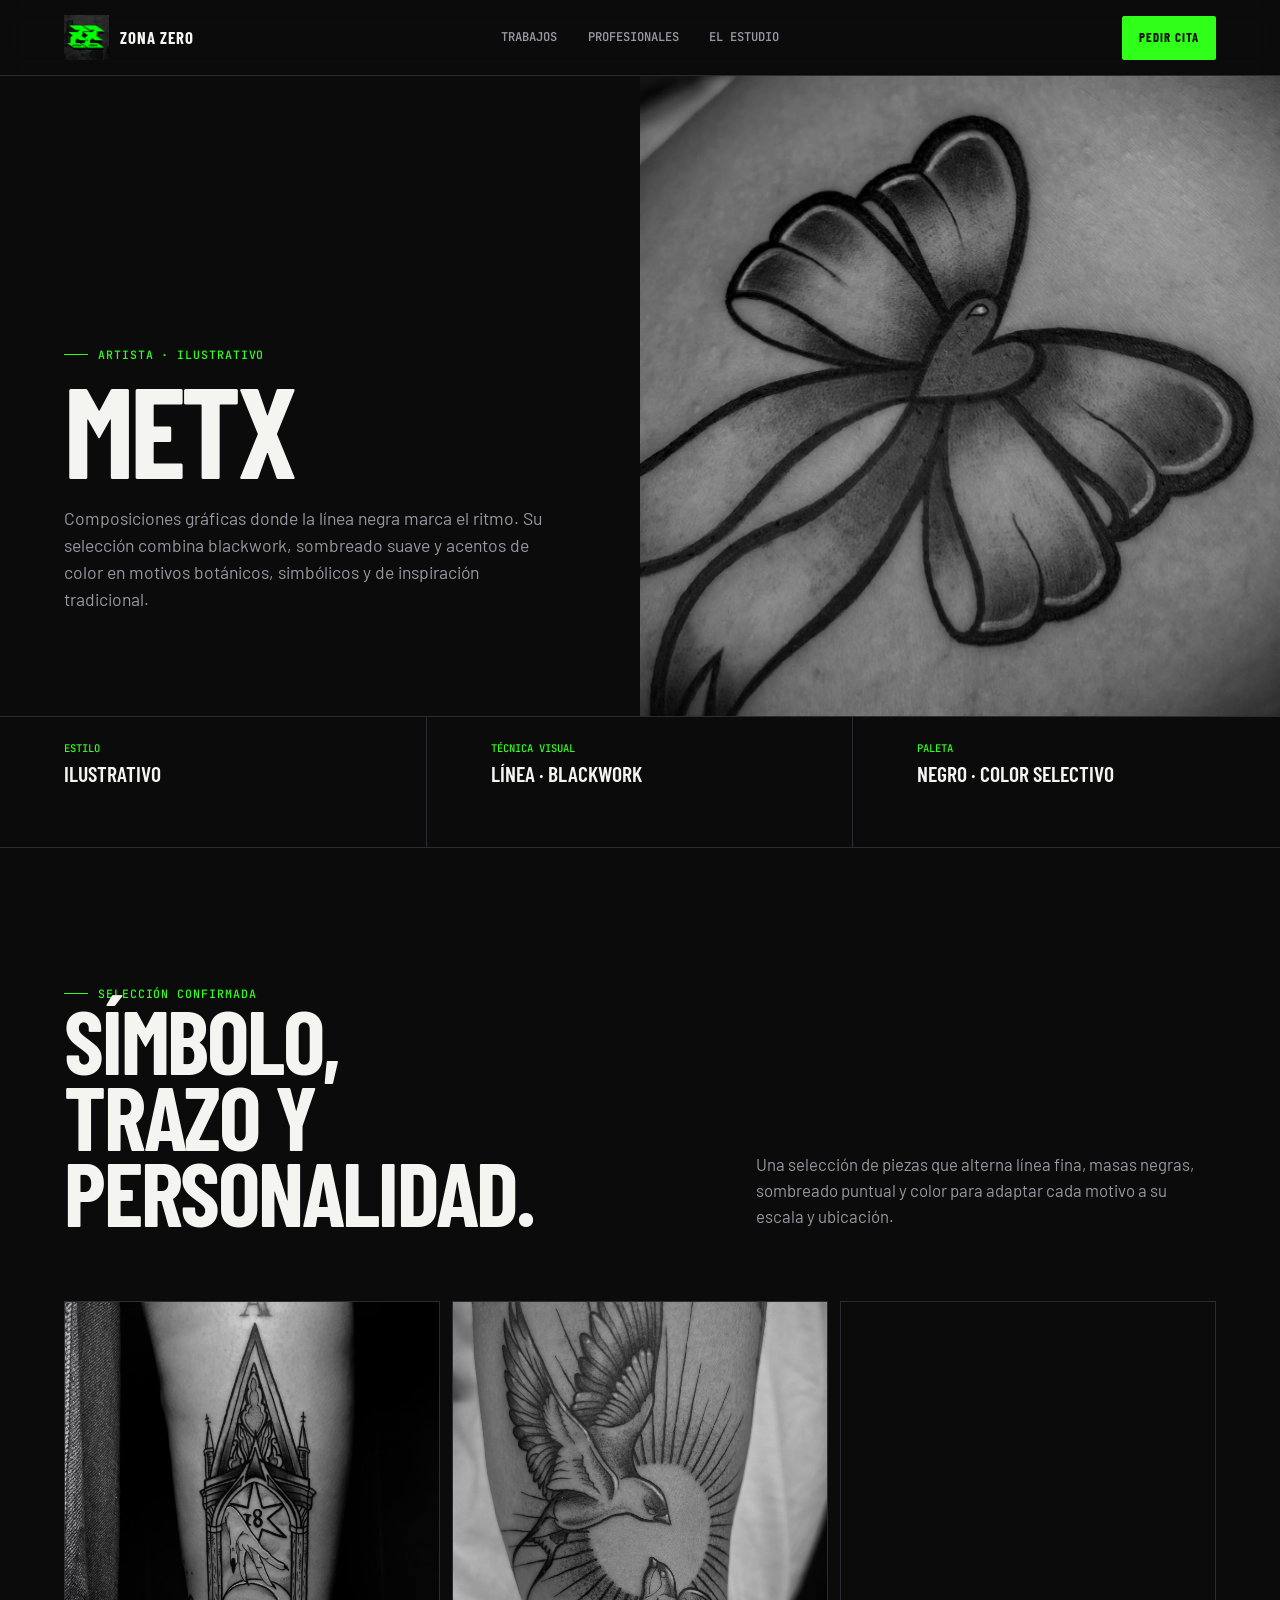
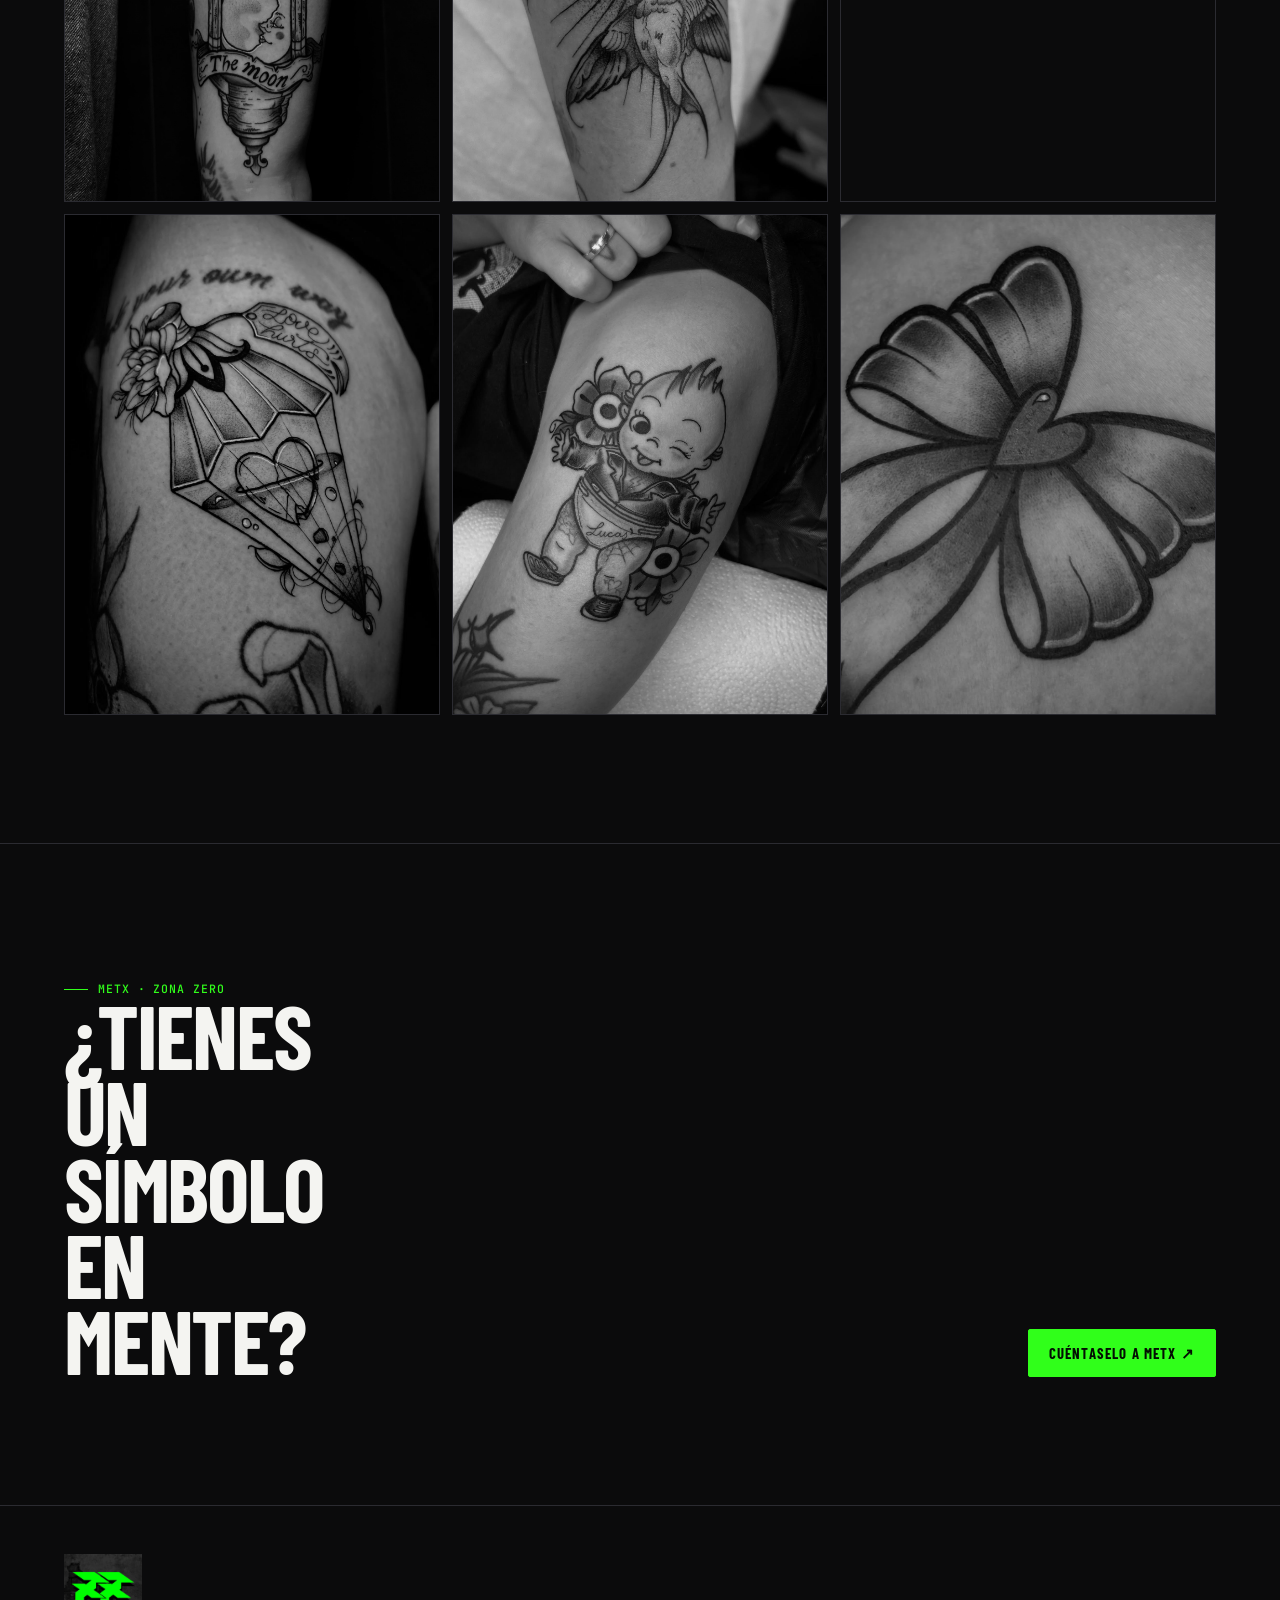
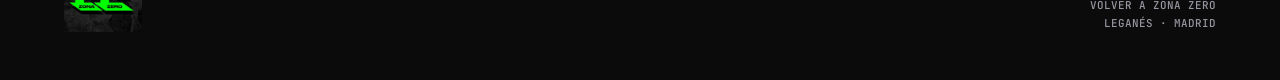
==== artista-metx.html @ a7457376 "Add Zona Zero website" ====
<!doctype html><html lang="es"><head><meta charset="utf-8"><meta name="viewport" content="width=device-width,initial-scale=1"><meta name="description" content="Metx, artista de Zona Zero: ilustración, línea negra, blackwork y color selectivo."><title>Metx — Zona Zero</title><link rel="stylesheet" href="zona-zero.css"></head><body>
<a class="skip-link" href="#contenido">Saltar al contenido</a>
<header class="site-header scrolled" data-od-id="cabecera-metx"><a class="brand" href="index.html" data-od-id="volver-inicio-metx"><img src="mtlu228h-zz_logo.jpg" alt="Zona Zero"><span class="brand-word">Zona Zero</span></a><nav class="desktop-nav" aria-label="Navegación"><a href="index.html#trabajos">Trabajos</a><a href="index.html#artistas">Profesionales</a><a href="index.html#protocolo">El estudio</a></nav><div class="header-actions"><a class="button small" href="index.html?artist=Metx#consulta" data-od-id="reservar-metx-cabecera">Pedir cita</a></div></header>
<main id="contenido">
<section class="artist-hero" data-od-id="hero-metx"><div class="artist-hero-copy"><div class="kicker">Artista · Ilustrativo</div><h1 data-od-id="titulo-metx">Metx</h1><p>Composiciones gráficas donde la línea negra marca el ritmo. Su selección combina blackwork, sombreado suave y acentos de color en motivos botánicos, simbólicos y de inspiración tradicional.</p></div><div class="artist-hero-media"><img src="mto1glu2-SaveClip.App_486958963_18509873992021141_4207262605988160805_n.jpg" width="1440" height="1440" fetchpriority="high" alt="Trabajo representativo de Metx: mariposa con líneas negras y acento rojo"></div></section>
<section class="artist-facts" data-od-id="datos-metx"><div class="artist-fact"><b>Estilo</b><span>Ilustrativo</span></div><div class="artist-fact"><b>Técnica visual</b><span>Línea · Blackwork</span></div><div class="artist-fact"><b>Paleta</b><span>Negro · Color selectivo</span></div></section>
<section class="section" data-od-id="trabajos-metx"><div class="shell"><div class="section-head"><div><div class="kicker">Selección confirmada</div><h2 data-od-id="titulo-trabajos-metx">Símbolo, trazo y personalidad.</h2></div><p class="section-intro">Una selección de piezas que alterna línea fina, masas negras, sombreado puntual y color para adaptar cada motivo a su escala y ubicación.</p></div><div class="artist-work">
<figure data-od-id="trabajo-metx-luna"><img src="mto1gl65-SaveClip.App_473707889_18495452926021141_3606689238667488404_n.jpg" width="1440" height="1800" loading="lazy" decoding="async" alt="Tatuaje ilustrativo de la carta de la Luna realizado por Metx"></figure>
<figure data-od-id="trabajo-metx-golondrinas"><img src="mto1gl75-SaveClip.App_582437860_18556206010021141_1105020117768374969_n.jpg" width="1440" height="1920" loading="lazy" decoding="async" alt="Tatuaje de dos golondrinas con línea negra realizado por Metx"></figure>
<figure data-od-id="trabajo-metx-flor"><img src="mto1gl89-SaveClip.App_743034709_18620935540021141_1085293683203218751_n.jpg" width="3072" height="4096" loading="lazy" decoding="async" alt="Tatuaje blackwork de flor y ornamentación realizado por Metx"></figure>
<figure data-od-id="trabajo-metx-corazon"><img src="mto1glpg-SaveClip.App_491449096_18515748304021141_5132975024518017276_n.jpg" width="1440" height="1800" loading="lazy" decoding="async" alt="Tatuaje ilustrativo de corazón geométrico realizado por Metx"></figure>
<figure data-od-id="trabajo-metx-personaje"><img src="mto1glqz-SaveClip.App_573364369_18554315131021141_6294255585830782481_n.jpg" width="1440" height="1920" loading="lazy" decoding="async" alt="Tatuaje de personaje con flores y color selectivo realizado por Metx"></figure>
<figure data-od-id="trabajo-metx-mariposa"><img src="mto1glu2-SaveClip.App_486958963_18509873992021141_4207262605988160805_n.jpg" width="1440" height="1440" loading="lazy" decoding="async" alt="Tatuaje de mariposa con acento rojo realizado por Metx"></figure>
</div></div></section>
<section class="section" data-od-id="cta-metx"><div class="shell artist-cta"><div><div class="kicker">Metx · Zona Zero</div><h2 data-od-id="titulo-cita-metx">¿Tienes un símbolo en mente?</h2></div><div class="artist-cta-actions"><a class="button" href="index.html?artist=Metx#consulta" data-od-id="reservar-metx">Cuéntaselo a Metx ↗</a></div></div></section>
</main><footer class="site-footer"><div class="footer-row"><img class="footer-logo" src="mtlu228h-zz_logo.jpg" alt="Zona Zero"><div class="footer-copy"><a href="index.html">Volver a Zona Zero</a><br>Leganés · Madrid</div></div></footer></body></html>
---- zona-zero.css ----
@import url('https://fonts.googleapis.com/css2?family=Barlow+Condensed:wght@500;600;700;800&family=Barlow:wght@400;500;600&family=JetBrains+Mono:wght@500&display=swap');

:root {
  --bg: oklch(14.8% 0.003 286);
  --surface: oklch(19.2% 0.008 286);
  --fg: oklch(96.5% 0.004 106);
  --muted: oklch(68% 0.014 286);
  --border: oklch(29% 0.012 286);
  --accent: oklch(88% 0.29 142);
  --danger: oklch(66% 0.22 25);
  --ink-on-accent: oklch(15% 0.035 142);
  --max: 1440px;
  --gutter: clamp(18px, 5vw, 72px);
  --display: 'Barlow Condensed', 'Arial Narrow', sans-serif;
  --body: 'Barlow', system-ui, sans-serif;
  --mono: 'JetBrains Mono', ui-monospace, monospace;
}

* { box-sizing: border-box; }
html { scroll-behavior: smooth; }
body {
  margin: 0;
  color: var(--fg);
  background: var(--bg);
  font-family: var(--body);
  line-height: 1.55;
  overflow-x: hidden;
  -webkit-font-smoothing: antialiased;
}
body.menu-open, body.overlay-open { overflow: hidden; }
img { display: block; width: 100%; }
a { color: inherit; text-decoration: none; }
button, input, select, textarea { font: inherit; }
button, a, input, select, textarea { -webkit-tap-highlight-color: transparent; }
:focus-visible { outline: 3px solid var(--accent); outline-offset: 4px; }
::selection { color: var(--ink-on-accent); background: var(--accent); }

.shell { width: min(100%, var(--max)); margin: 0 auto; padding-inline: var(--gutter); }
.skip-link { position: fixed; left: 16px; top: -60px; z-index: 200; padding: 12px 16px; background: var(--accent); color: var(--ink-on-accent); }
.skip-link:focus { top: 16px; }

.site-header {
  position: fixed; inset: 0 0 auto; z-index: 100;
  display: grid; grid-template-columns: 1fr auto 1fr; align-items: center;
  min-height: 76px; padding: max(10px, env(safe-area-inset-top)) max(var(--gutter), env(safe-area-inset-right)) 10px max(var(--gutter), env(safe-area-inset-left)); border-bottom: 1px solid transparent;
  transition: background .25s ease, border-color .25s ease;
}
.site-header.scrolled { background: color-mix(in oklch, var(--bg) 91%, transparent); border-color: var(--border); backdrop-filter: blur(12px); }
.brand { justify-self: start; display: flex; align-items: center; gap: 11px; min-height: 48px; }
.brand img { width: 45px; height: 45px; object-fit: cover; }
.brand-word { font: 700 1.05rem/1 var(--display); letter-spacing: .06em; text-transform: uppercase; }
.desktop-nav { display: flex; align-items: center; gap: clamp(18px, 2.4vw, 38px); }
.desktop-nav a { color: var(--muted); font: 600 .76rem/1 var(--mono); text-transform: uppercase; }
.desktop-nav a:hover, .desktop-nav a:focus-visible, .desktop-nav a[aria-current='location'] { color: var(--fg); }
.header-actions { justify-self: end; display: flex; align-items: center; gap: 10px; }
.menu-toggle { display: none; width: 48px; height: 48px; color: var(--fg); background: transparent; border: 1px solid var(--border); cursor: pointer; }
.menu-toggle span { display: block; width: 20px; height: 1px; margin: 5px auto; background: currentColor; transition: transform .2s ease, opacity .15s ease; }
.menu-toggle[aria-expanded='true'] span:first-child { transform: translateY(6px) rotate(45deg); }
.menu-toggle[aria-expanded='true'] span:nth-child(2) { opacity: 0; }
.menu-toggle[aria-expanded='true'] span:last-child { transform: translateY(-6px) rotate(-45deg); }
.mobile-nav { display: none; }

.button {
  min-height: 48px; display: inline-flex; align-items: center; justify-content: center; gap: 10px;
  padding: 12px 20px; border: 1px solid var(--accent); border-radius: 2px;
  background: var(--accent); color: var(--ink-on-accent); cursor: pointer;
  font: 700 .92rem/1 var(--display); letter-spacing: .08em; text-transform: uppercase;
  transition: transform .22s cubic-bezier(.16,1,.3,1), background .22s ease, color .22s ease;
}
.button:hover { transform: translateY(-2px); }
.button:active { transform: translateY(1px); }
.button.secondary { border-color: var(--border); background: transparent; color: var(--fg); }
.button.secondary:hover { border-color: var(--fg); }
.button.small { min-height: 44px; padding: 10px 16px; font-size: .8rem; }
.button[disabled] { cursor: not-allowed; opacity: .45; transform: none; }

.hero { min-height: 100svh; display: grid; align-items: end; position: relative; isolation: isolate; padding: 126px 0 54px; border-bottom: 1px solid var(--border); overflow: hidden; }
.hero-media { position: absolute; inset: 0; z-index: -2; overflow: hidden; background: #050606; }
.hero-video { width: 100%; height: 100%; object-fit: contain; object-position: 78% center; filter: contrast(1.08) brightness(.74) saturate(.88); }
.hero::after { content: ''; position: absolute; inset: 0; z-index: -1; background: linear-gradient(90deg, color-mix(in oklch, var(--bg) 88%, transparent) 3%, color-mix(in oklch, var(--bg) 72%, transparent) 43%, color-mix(in oklch, var(--bg) 18%, transparent) 72%), linear-gradient(0deg, var(--bg), transparent 45%); }
.hero-layout { display: grid; grid-template-columns: minmax(0, 1.25fr) minmax(260px, .55fr); gap: 40px; align-items: end; }
.hero-layout > *, .section-head > *, .trust-layout > *, .booking-layout > *, .voices-layout > * { min-width: 0; }
.home-page:not(.skip-home-intro) .site-header {
  animation: home-chrome-in .55s cubic-bezier(.16, 1, .3, 1) 4.5s both;
}
.home-page:not(.skip-home-intro) .hero-layout {
  animation: home-copy-in .72s cubic-bezier(.16, 1, .3, 1) 4.5s both;
}
@keyframes home-chrome-in {
  from { opacity: 0; visibility: hidden; transform: translateY(-14px); }
  to { opacity: 1; visibility: visible; transform: translateY(0); }
}
@keyframes home-copy-in {
  from { opacity: 0; visibility: hidden; clip-path: inset(0 0 100% 0); transform: translateY(20px); }
  to { opacity: 1; visibility: visible; clip-path: inset(0); transform: translateY(0); }
}
.kicker { display: inline-flex; align-items: center; gap: 10px; color: var(--accent); font: 500 .72rem/1 var(--mono); letter-spacing: .08em; text-transform: uppercase; }
.kicker::before { content: ''; width: 24px; height: 1px; background: currentColor; }
h1, h2, h3 { margin: 0; font-family: var(--display); text-transform: uppercase; text-wrap: balance; }
h1 { max-width: 8ch; margin-top: 18px; font-size: clamp(4.5rem, 12.4vw, 11.5rem); line-height: .78; letter-spacing: -.035em; }
h1 span { color: transparent; -webkit-text-stroke: 1.5px var(--fg); }
.hero-copy { max-width: 42ch; margin: 0 0 26px; color: color-mix(in oklch, var(--fg) 78%, var(--muted)); font-size: clamp(1.08rem, 1.7vw, 1.35rem); }
.hero-actions { display: flex; gap: 10px; flex-wrap: wrap; }
.hero-stamp { justify-self: end; max-width: 260px; border-top: 1px solid var(--fg); padding-top: 14px; color: var(--muted); font: 500 .72rem/1.7 var(--mono); text-transform: uppercase; }

.ticker { overflow: hidden; border-bottom: 1px solid var(--border); background: var(--accent); color: var(--ink-on-accent); }
.ticker-track { display: flex; width: max-content; animation: ticker 4.8s linear 1 both; }
.ticker span { padding: 12px 24px; white-space: nowrap; font: 700 1.15rem/1 var(--display); letter-spacing: .06em; text-transform: uppercase; }
.ticker span::after { content: ' ×'; margin-left: 24px; }

.section { padding-block: clamp(76px, 10vw, 150px); border-bottom: 1px solid var(--border); }
.section-head { display: grid; grid-template-columns: 1fr minmax(240px, 460px); gap: 32px; align-items: end; margin-bottom: clamp(34px, 6vw, 72px); }
.section h2 { max-width: 11ch; font-size: clamp(3rem, 7vw, 7rem); line-height: .85; letter-spacing: -.025em; }
.section-intro { max-width: 60ch; margin: 0; color: var(--muted); font-size: 1.05rem; }

.artist-scroll-story { display: block; margin: 0; }
.artist-sequence-stage { min-width: 0; position: relative; }
.artist-scroll-story.is-enhanced .artist-sequence-stage { min-height: 300svh; }
.artist-sequence-sticky { position: relative; width: 100%; height: 100svh; overflow: hidden; background: #090a0b; isolation: isolate; }
.artist-scroll-story.is-enhanced .artist-sequence-sticky { position: sticky; top: 0; }
.artist-sequence-fallback, .artist-sequence-canvas { position: absolute; inset: 0; width: 100%; height: 100%; object-fit: cover; }
.artist-sequence-fallback { z-index: 0; filter: saturate(.88) contrast(1.06); }
.artist-sequence-canvas { z-index: 1; opacity: 0; transition: opacity .24s ease; }
.artist-sequence-stage.is-ready .artist-sequence-canvas { opacity: 1; }
.artist-sequence-progress { position: absolute; z-index: 3; inset: auto 0 0; height: 4px; background: color-mix(in oklch, var(--fg) 14%, transparent); }
.artist-sequence-progress span { display: block; width: 100%; height: 100%; background: var(--accent); transform: scaleX(0); transform-origin: left; }
.artist-sequence-stage.is-static { min-height: auto; }
.artist-sequence-stage.is-static .artist-sequence-sticky { position: relative; top: auto; }
.artist-sequence-stage.is-static .artist-sequence-progress span { transform: scaleX(1); }

#artistas.section { padding-block: 0; }
#artistas.wall-parallax { overflow: clip; }
#artistas.wall-parallax::before { display: none; }
#artistas > .shell { width: 100%; max-width: none; padding-inline: 0; }
#artistas .artist-list { width: min(100%, var(--max)); margin-inline: auto; padding-inline: var(--gutter); }

.filters { display: flex; gap: 8px; flex-wrap: wrap; margin-bottom: 26px; }
.filter { min-height: 44px; padding: 10px 15px; border: 1px solid var(--border); background: transparent; color: var(--muted); cursor: pointer; font: 500 .7rem/1 var(--mono); text-transform: uppercase; }
.filter:hover { color: var(--fg); border-color: var(--fg); }
.filter:active { background: var(--surface); }
.filter[aria-pressed='true'] { background: var(--accent); border-color: var(--accent); color: var(--ink-on-accent); }
.filter-status { min-height: 1.2em; margin: -12px 0 18px; color: var(--muted); font: 500 .68rem/1.2 var(--mono); letter-spacing: .02em; }
.gallery-grid { display: grid; grid-template-columns: repeat(12, 1fr); gap: 12px; }
.work { position: relative; grid-column: span 4; min-height: 380px; overflow: hidden; padding: 0; border: 1px solid var(--border); border-radius: 0; background: var(--surface); color: var(--fg); text-align: left; cursor: zoom-in; }
.work:nth-child(1), .work:nth-child(4) { grid-column: span 7; }
.work:nth-child(2), .work:nth-child(3) { grid-column: span 5; }
.work:nth-child(8), .work:nth-child(9) { grid-column: span 6; }
.work img { height: 100%; object-fit: cover; filter: grayscale(1) contrast(1.08); transition: filter .35s ease, transform .65s cubic-bezier(.16,1,.3,1); }
.work:hover img { filter: grayscale(.15); transform: scale(1.035); }
.work-caption { position: absolute; inset: auto 0 0; padding: 42px 18px 16px; background: linear-gradient(transparent, color-mix(in oklch, var(--bg) 92%, transparent)); font: 500 .7rem/1.35 var(--mono); letter-spacing: .06em; text-transform: uppercase; }
.work:focus-visible img { filter: grayscale(.15); transform: scale(1.02); }
.work[hidden] { display: none; }

.artist-list { border-top: 1px solid var(--border); }
.artist-row { display: grid; grid-template-columns: 48px 72px minmax(180px, .75fr) minmax(260px, 1fr) auto; gap: clamp(16px, 2vw, 28px); align-items: center; min-height: 116px; padding: 18px 0; border-bottom: 1px solid var(--border); transition: background .25s ease; }
.artist-row:hover, .artist-row:focus-visible { background: var(--surface); }
.artist-index { color: var(--muted); font: 500 .68rem/1 var(--mono); }
.artist-thumb { width: 72px; height: 72px; display: block; overflow: hidden; border: 1px solid var(--border); background: var(--surface); }
.artist-thumb img { width: 100%; height: 100%; object-fit: cover; filter: grayscale(.45) contrast(1.05); transition: filter .3s ease, transform .45s cubic-bezier(.16,1,.3,1); }
.artist-row:hover .artist-thumb img, .artist-row:focus-visible .artist-thumb img { filter: grayscale(0); transform: scale(1.04); }
.artist-name { font: 700 clamp(2.2rem, 4vw, 4.25rem)/.84 var(--display); text-transform: uppercase; letter-spacing: -.02em; }
.artist-specialty { min-width: 0; max-width: 38ch; color: var(--muted); }
.artist-specialty strong { display: block; margin-bottom: 7px; color: var(--fg); font: 600 .74rem/1.2 var(--mono); text-transform: uppercase; }
.artist-specialty small { display: block; font-size: .93rem; line-height: 1.45; }
.artist-link { min-width: 48px; min-height: 48px; display: grid; place-items: center; border: 1px solid var(--border); font-size: 1.5rem; }
.artist-row:hover .artist-link { border-color: var(--accent); color: var(--accent); }

.voices-section { background: var(--fg); color: var(--bg); }
.voices-section .kicker { color: oklch(48% 0.16 142); }
.voices-layout { display: grid; grid-template-columns: minmax(260px, .8fr) minmax(0, 1.2fr); gap: clamp(42px, 8vw, 120px); align-items: start; }
.voices-title h2 { margin-top: 18px; }
.voices { border-top: 1px solid color-mix(in oklch, var(--bg) 25%, transparent); }
.voices blockquote { display: grid; grid-template-columns: 1fr auto; gap: 30px; align-items: end; margin: 0; padding: clamp(26px, 4vw, 46px) 0; border-bottom: 1px solid color-mix(in oklch, var(--bg) 25%, transparent); }
.voices blockquote p { max-width: 24ch; margin: 0; font: 600 clamp(1.8rem, 3.7vw, 3.7rem)/.98 var(--display); letter-spacing: -.02em; text-transform: uppercase; }
.voices blockquote footer { max-width: 22ch; color: color-mix(in oklch, var(--bg) 63%, transparent); font: 500 .66rem/1.5 var(--mono); text-align: right; text-transform: uppercase; }

.trust-layout { display: grid; grid-template-columns: minmax(0, .8fr) minmax(0, 1.2fr); gap: clamp(42px, 8vw, 120px); }
.trust-copy h2 { margin: 16px 0 24px; }
.trust-copy p { max-width: 52ch; color: var(--muted); }
.protocol { counter-reset: item; border-top: 1px solid var(--border); }
.protocol-item { display: grid; grid-template-columns: 46px 1fr; gap: 22px; padding: 26px 0; border-bottom: 1px solid var(--border); }
.protocol-item::before { counter-increment: item; content: '0' counter(item); color: var(--accent); font: 500 .68rem/1.4 var(--mono); }
.protocol-item h3 { font-size: 1.55rem; letter-spacing: .01em; }
.protocol-item p { margin: 6px 0 0; color: var(--muted); }
.proof-note { margin-top: 34px; padding: 20px; border: 1px solid var(--border); color: var(--muted); }
.proof-note strong { color: var(--fg); }
.wall-parallax { --wall-shift: 0px; position: relative; isolation: isolate; overflow: hidden; }
.wall-parallax::before { content: ''; position: absolute; z-index: -1; inset: -15%; background: linear-gradient(90deg, var(--bg) 4%, color-mix(in oklch, var(--bg) 66%, transparent), var(--bg) 96%), url('mtlv36z1-SaveClip.App_502574655_682519531239054_524627440372362808_n.jpg') center 54% / cover no-repeat; filter: grayscale(1) contrast(1.28) brightness(.62); opacity: .34; transform: translate3d(0, var(--wall-shift), 0) scale(1.08); will-change: transform; }
.wall-parallax-reverse::before { background-position: 72% 45%; opacity: .27; }
.profile-quote { max-width: 48ch; margin: 38px 0 0; padding: 22px 0 0; border-top: 1px solid var(--border); color: var(--fg); font: 600 clamp(1.35rem, 2.4vw, 2.2rem)/1.1 var(--display); text-transform: uppercase; }
.profile-quote footer { margin-top: 14px; color: var(--muted); font: 500 .65rem/1.5 var(--mono); text-transform: uppercase; }

.booking-layout { display: grid; grid-template-columns: minmax(260px, .72fr) minmax(0, 1.28fr); gap: clamp(38px, 8vw, 100px); }
.booking-copy { position: sticky; top: 116px; align-self: start; }
.booking-copy h2 { margin: 16px 0 24px; }
.booking-copy p { max-width: 46ch; color: var(--muted); }
.contact-lines { margin-top: 34px; border-top: 1px solid var(--border); }
.contact-lines > a, .contact-lines > span { display: flex; justify-content: space-between; gap: 18px; padding: 14px 0; border-bottom: 1px solid var(--border); font: 500 .72rem/1.3 var(--mono); }
.contact-lines > a:hover span, .contact-lines > a:focus-visible span { color: var(--fg); }
.contact-lines b { color: var(--muted); font-weight: 500; }
.booking-panel { border: 1px solid var(--border); background: var(--surface); }
.progress { display: grid; grid-template-columns: repeat(4, 1fr); border-bottom: 1px solid var(--border); }
.progress span { height: 4px; background: var(--border); transition: background .25s ease; }
.progress span.active { background: var(--accent); }
.form-step { display: none; min-height: 410px; padding: clamp(24px, 5vw, 52px); }
.form-step.active { display: block; animation: step-in .36s cubic-bezier(.16,1,.3,1) both; }
.step-meta { margin-bottom: 12px; color: var(--accent); font: 500 .68rem/1 var(--mono); text-transform: uppercase; }
.form-step h3 { max-width: 18ch; margin-bottom: 30px; font-size: clamp(2rem, 4vw, 3.5rem); line-height: .92; }
.choice-grid { display: grid; grid-template-columns: repeat(2, minmax(0, 1fr)); gap: 10px; }
.choice { position: relative; }
.choice input { position: absolute; opacity: 0; pointer-events: none; }
.choice label { min-height: 68px; display: flex; align-items: center; padding: 15px 16px; border: 1px solid var(--border); color: var(--muted); cursor: pointer; transition: border-color .2s ease, color .2s ease, background .2s ease; }
.choice input:checked + label { border-color: var(--accent); background: color-mix(in oklch, var(--accent) 8%, var(--surface)); color: var(--fg); }
.choice input:focus-visible + label { outline: 3px solid var(--accent); outline-offset: 3px; }
.field { margin-bottom: 18px; }
.field label { display: block; margin-bottom: 8px; color: var(--muted); font: 500 .7rem/1 var(--mono); text-transform: uppercase; }
.field input, .field select, .field textarea { width: 100%; min-height: 50px; padding: 13px 14px; border: 1px solid var(--border); border-radius: 0; background: var(--bg); color: var(--fg); }
.field textarea { min-height: 122px; resize: vertical; }
.field-hint { display: block; margin-top: 8px; color: var(--muted); font-size: .82rem; line-height: 1.45; }
.field input::placeholder, .field textarea::placeholder { color: color-mix(in oklch, var(--muted) 86%, var(--bg)); }
.field input:focus, .field select:focus, .field textarea:focus { border-color: var(--accent); outline: none; box-shadow: 0 0 0 2px color-mix(in oklch, var(--accent) 25%, transparent); }
.field [aria-invalid='true'] { border-color: var(--danger); box-shadow: 0 0 0 2px color-mix(in oklch, var(--danger) 22%, transparent); }
.field-row { display: grid; grid-template-columns: 1fr 1fr; gap: 12px; }
.form-actions { display: flex; justify-content: space-between; gap: 10px; margin-top: 30px; }
.error-message { min-height: 24px; margin: 14px 0 0; color: color-mix(in oklch, var(--danger) 80%, white); }
.summary { padding: 18px; border: 1px solid var(--border); background: var(--bg); color: var(--muted); white-space: pre-line; }

.lightbox { position: fixed; inset: 0; z-index: 150; display: none; place-items: center; padding: max(24px, env(safe-area-inset-top)) max(24px, env(safe-area-inset-right)) max(24px, env(safe-area-inset-bottom)) max(24px, env(safe-area-inset-left)); background: color-mix(in oklch, var(--bg) 96%, transparent); }
.lightbox.open { display: grid; animation: overlay-in .24s ease both; }
.lightbox figure { width: min(900px, 100%); margin: 0; }
.lightbox img { max-height: 78vh; object-fit: contain; }
.lightbox figcaption { padding-top: 12px; color: var(--muted); font: 500 .72rem/1.4 var(--mono); }
.lightbox-close { position: absolute; top: 18px; right: 18px; width: 48px; height: 48px; border: 1px solid var(--border); background: var(--bg); color: var(--fg); cursor: pointer; font-size: 1.5rem; }

.site-footer { padding: 48px max(var(--gutter), env(safe-area-inset-right)) max(48px, env(safe-area-inset-bottom)) max(var(--gutter), env(safe-area-inset-left)); }
.footer-row { display: flex; justify-content: space-between; gap: 30px; align-items: flex-end; }
.footer-logo { width: 78px; height: 78px; object-fit: cover; }
.footer-copy { color: var(--muted); font: 500 .68rem/1.6 var(--mono); text-align: right; text-transform: uppercase; }

.artist-hero { min-height: 78svh; display: grid; grid-template-columns: 1fr 1fr; padding-top: 76px; border-bottom: 1px solid var(--border); }
.artist-hero-copy { display: flex; flex-direction: column; justify-content: flex-end; padding: clamp(48px, 8vw, 110px) var(--gutter); }
.artist-hero h1 { max-width: 8ch; font-size: clamp(4.4rem, 10vw, 10rem); }
.artist-hero p { max-width: 48ch; margin: 26px 0 0; color: var(--muted); font-size: 1.1rem; }
.artist-hero-media { min-height: 560px; overflow: hidden; }
.artist-hero-media img { height: 100%; object-fit: cover; filter: grayscale(1) contrast(1.07); }
.artist-facts { display: grid; grid-template-columns: repeat(3, 1fr); border-bottom: 1px solid var(--border); }
.artist-fact { min-height: 130px; padding: 26px var(--gutter); border-right: 1px solid var(--border); }
.artist-fact:last-child { border-right: 0; }
.artist-fact b { display: block; margin-bottom: 8px; color: var(--accent); font: 500 .66rem/1 var(--mono); text-transform: uppercase; }
.artist-fact span { font: 600 1.35rem/1.1 var(--display); text-transform: uppercase; }
.artist-work { display: grid; grid-template-columns: repeat(3, 1fr); gap: 12px; }
.artist-work figure { margin: 0; min-height: 480px; border: 1px solid var(--border); overflow: hidden; }
.artist-work img { height: 100%; object-fit: cover; filter: grayscale(1); transition: filter .3s ease; }
.artist-work figure:hover img { filter: grayscale(0); }
.artist-work-five { grid-template-columns: repeat(6, 1fr); }
.artist-work-five figure { grid-column: span 2; }
.artist-work-five figure:nth-last-child(-n + 2) { grid-column: span 3; }
.artist-cta { display: grid; grid-template-columns: 1fr auto; gap: 30px; align-items: end; }
.artist-cta h2 { max-width: 8ch; }
.artist-cta-actions { display: flex; flex-wrap: wrap; justify-content: flex-end; gap: 10px; }

@keyframes ticker { to { transform: translateX(-50%); } }
@keyframes step-in { from { opacity: .35; clip-path: inset(0 0 16% 0); } to { opacity: 1; clip-path: inset(0); } }
@keyframes overlay-in { from { opacity: 0; } to { opacity: 1; } }

@media (max-width: 1180px) {
  .desktop-nav { gap: 16px; }
  .hero-layout { grid-template-columns: minmax(0, 1fr) minmax(220px, .42fr); }
  h1 { font-size: clamp(4.5rem, 11vw, 9.5rem); }
  .section h2 { font-size: clamp(3rem, 6.4vw, 6rem); }
}

@media (max-width: 980px) {
  .desktop-nav, .header-cta { display: none; }
  .site-header { grid-template-columns: 1fr auto; }
  .header-actions { grid-column: 2; }
  .menu-toggle { display: block; }
  .mobile-nav { position: fixed; inset: max(76px, env(safe-area-inset-top)) 0 0; z-index: 90; display: flex; flex-direction: column; justify-content: center; overflow-y: auto; padding: var(--gutter) max(var(--gutter), env(safe-area-inset-right)) max(var(--gutter), env(safe-area-inset-bottom)) max(var(--gutter), env(safe-area-inset-left)); background: var(--bg); visibility: hidden; pointer-events: none; transform: translateX(100%); transition: transform .35s cubic-bezier(.16,1,.3,1), visibility 0s linear .35s; }
  .mobile-nav.open { visibility: visible; pointer-events: auto; transform: none; transition-delay: 0s; }
  .mobile-nav a { padding: 14px 0; border-bottom: 1px solid var(--border); font: 700 clamp(2.5rem, 10vw, 5rem)/1 var(--display); text-transform: uppercase; }
  .hero-layout, .section-head, .trust-layout, .booking-layout, .voices-layout { grid-template-columns: 1fr; }
  .hero-stamp { justify-self: start; }
  .section-head { align-items: start; }
  .booking-copy { position: static; }
  .artist-row { grid-template-columns: 42px 64px 1fr auto; padding: 18px 0; }
  .artist-thumb { width: 64px; height: 64px; }
  .artist-specialty { grid-column: 3 / -1; }
  .artist-hero { grid-template-columns: 1fr; }
  .artist-hero-copy { min-height: 54svh; }
  .artist-hero-media { min-height: 58svh; }
  .voices blockquote { grid-template-columns: 1fr; }
  .voices blockquote footer { text-align: left; }
}

@media (max-width: 820px) {
  .hero { min-height: max(100svh, 720px); }
  .hero-layout { gap: 28px; }
  .hero-stamp { margin-top: 8px; }
  .section { padding-block: clamp(70px, 12vw, 104px); }
  .section h2 { font-size: clamp(3rem, 10vw, 5.4rem); }
  .booking-layout, .trust-layout, .voices-layout { gap: 48px; }
  .artist-row { min-height: 108px; }
  .artist-scroll-story.is-enhanced .artist-sequence-stage { min-height: 260svh; }
}

@media (max-width: 700px) {
  .site-header { min-height: 68px; }
  .brand-word { display: none; }
  .hero { min-height: max(100svh, 720px); padding: 96px 0 76px; }
  .hero::after { background: linear-gradient(0deg, var(--bg) 4%, color-mix(in oklch, var(--bg) 62%, transparent) 58%, color-mix(in oklch, var(--bg) 35%, transparent)); }
  .hero-video { object-fit: cover; object-position: center; filter: contrast(1.08) brightness(.58) saturate(.84); }
  .hero-layout { gap: 22px; }
  h1 { font-size: clamp(4rem, 21vw, 7rem); }
  .hero-copy { margin-top: 26px; }
  .hero-stamp { max-width: 32ch; font-size: .65rem; }
  .artist-sequence-sticky { width: calc(100% - 24px); height: 84svh; }
  .artist-scroll-story.is-enhanced .artist-sequence-sticky { top: max(8svh, env(safe-area-inset-top)); }
  .gallery-grid { grid-template-columns: 1fr 1fr; }
  .work, .work:nth-child(n) { grid-column: auto; min-height: 320px; }
  .work:nth-child(3) { grid-column: span 2; }
  .artist-row { grid-template-columns: 34px 56px 1fr auto; gap: 12px; }
  .artist-thumb { width: 56px; height: 56px; }
  .artist-name { font-size: clamp(2.25rem, 11vw, 4rem); }
  .choice-grid, .field-row { grid-template-columns: 1fr; }
  .form-step { min-height: 480px; padding: 24px 18px; }
  .footer-row { align-items: flex-start; }
  .footer-copy { max-width: 24ch; }
  .artist-facts { grid-template-columns: 1fr; }
  .artist-fact { border-right: 0; border-bottom: 1px solid var(--border); }
  .artist-fact:last-child { border-bottom: 0; }
  .artist-work { grid-template-columns: 1fr; }
  .artist-work figure { min-height: 460px; }
  .artist-work-five figure { grid-column: auto; }
  .artist-cta { grid-template-columns: 1fr; align-items: start; }
  .artist-cta-actions { justify-content: flex-start; }
  .lightbox { padding: 16px; }
  .lightbox img { max-height: 72svh; }
  .lightbox-close { top: max(10px, env(safe-area-inset-top)); right: max(10px, env(safe-area-inset-right)); }
}

@media (max-width: 600px) {
  .filters { flex-wrap: nowrap; overflow-x: auto; margin-inline: calc(var(--gutter) * -1); padding: 0 var(--gutter) 8px; scrollbar-width: none; scroll-snap-type: x proximity; }
  .filters::-webkit-scrollbar { display: none; }
  .filter { flex: 0 0 auto; scroll-snap-align: start; }
  .section-head { gap: 22px; }
  .work, .work:nth-child(n) { min-height: 290px; }
  .artist-specialty small { font-size: .88rem; }
  .voices blockquote p { font-size: clamp(1.8rem, 10vw, 3rem); }
  .contact-lines > a, .contact-lines > span { align-items: flex-start; }
}

@media (max-width: 430px) {
  .hero { min-height: max(100svh, 700px); }
  .hero-actions .button { width: 100%; }
  .gallery-grid { grid-template-columns: 1fr; }
  .work, .work:nth-child(n) { grid-column: auto; min-height: min(128vw, 520px); }
  .artist-index { display: none; }
  .artist-row { grid-template-columns: 52px 1fr auto; }
  .artist-thumb { width: 52px; height: 52px; }
  .artist-specialty { grid-column: 2 / -1; }
  .contact-lines > a, .contact-lines > span { flex-direction: column; gap: 4px; overflow-wrap: anywhere; }
  .form-actions { flex-wrap: wrap; }
  .form-actions .button { flex: 1 1 132px; }
  .form-step { min-height: 0; }
  .footer-row { flex-direction: column; }
  .footer-copy { text-align: left; }
  .artist-scroll-story.is-enhanced .artist-sequence-stage { min-height: 235svh; }
}

@media (max-width: 360px) {
  :root { --gutter: 16px; }
  .site-header { min-height: 64px; }
  .brand img { width: 40px; height: 40px; }
  .menu-toggle { width: 44px; height: 44px; }
  .hero { min-height: max(100svh, 680px); padding-top: 86px; }
  h1 { font-size: clamp(3.5rem, 20vw, 4.5rem); }
  .hero-copy { font-size: 1rem; }
  .hero-stamp { font-size: .6rem; }
  .section h2 { font-size: clamp(2.75rem, 15vw, 4rem); }
  .artist-name { font-size: 2.6rem; }
}

@media (max-height: 560px) and (orientation: landscape) {
  .mobile-nav { justify-content: flex-start; }
  .hero { min-height: 680px; padding-top: 92px; }
  .hero-video { object-fit: cover; object-position: 72% center; }
  h1 { font-size: clamp(4rem, 12vw, 6.2rem); }
}

@media (pointer: coarse) {
  .filter, .menu-toggle, .artist-link { min-width: 48px; min-height: 48px; }
  .button:hover, .work:hover img { transform: none; }
}

@media (prefers-reduced-motion: reduce) {
  html { scroll-behavior: auto; }
  *, *::before, *::after { animation-duration: .01ms !important; animation-iteration-count: 1 !important; transition-duration: .01ms !important; }
  .home-page .site-header, .home-page .hero-layout { animation: none !important; }
  .wall-parallax::before { transform: none !important; }
  .artist-scroll-story, .artist-sequence-stage { min-height: auto !important; }
  .artist-sequence-sticky { position: relative !important; top: auto !important; }
  .artist-sequence-canvas { display: none !important; }
}
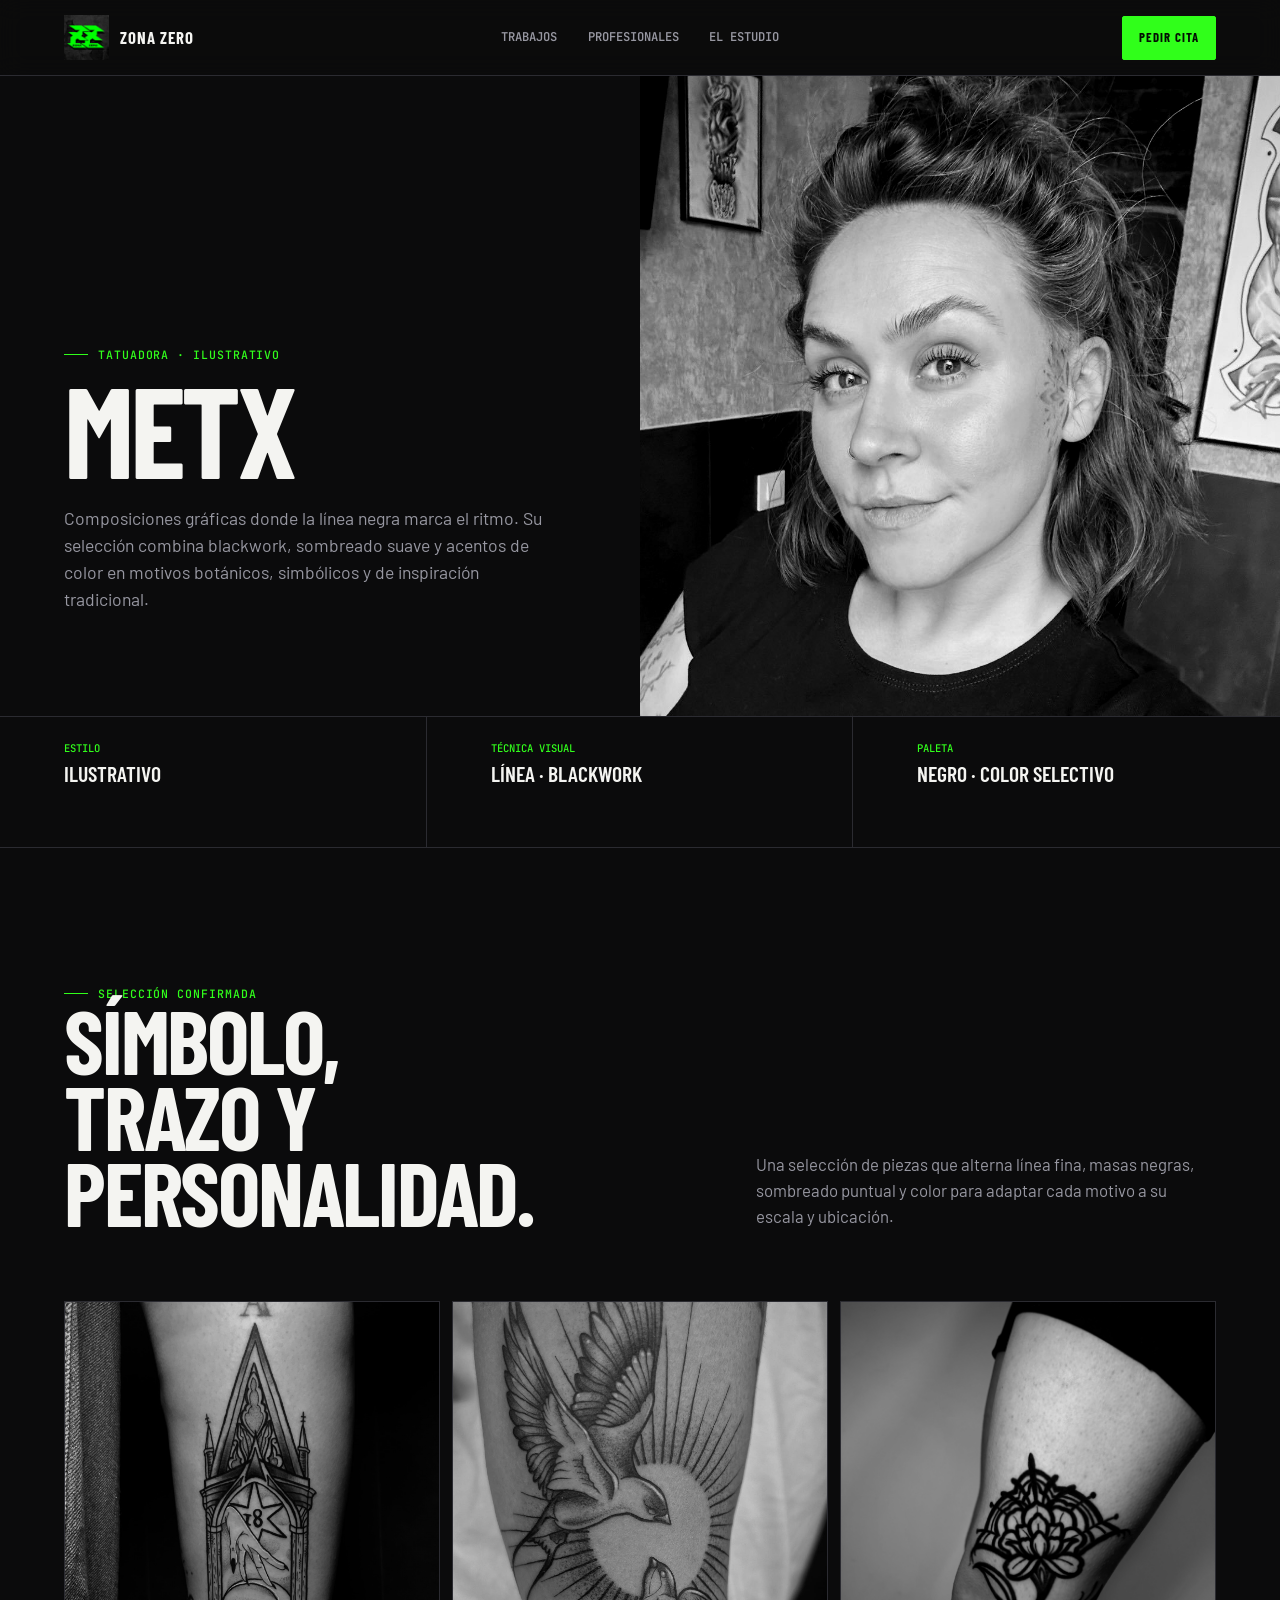
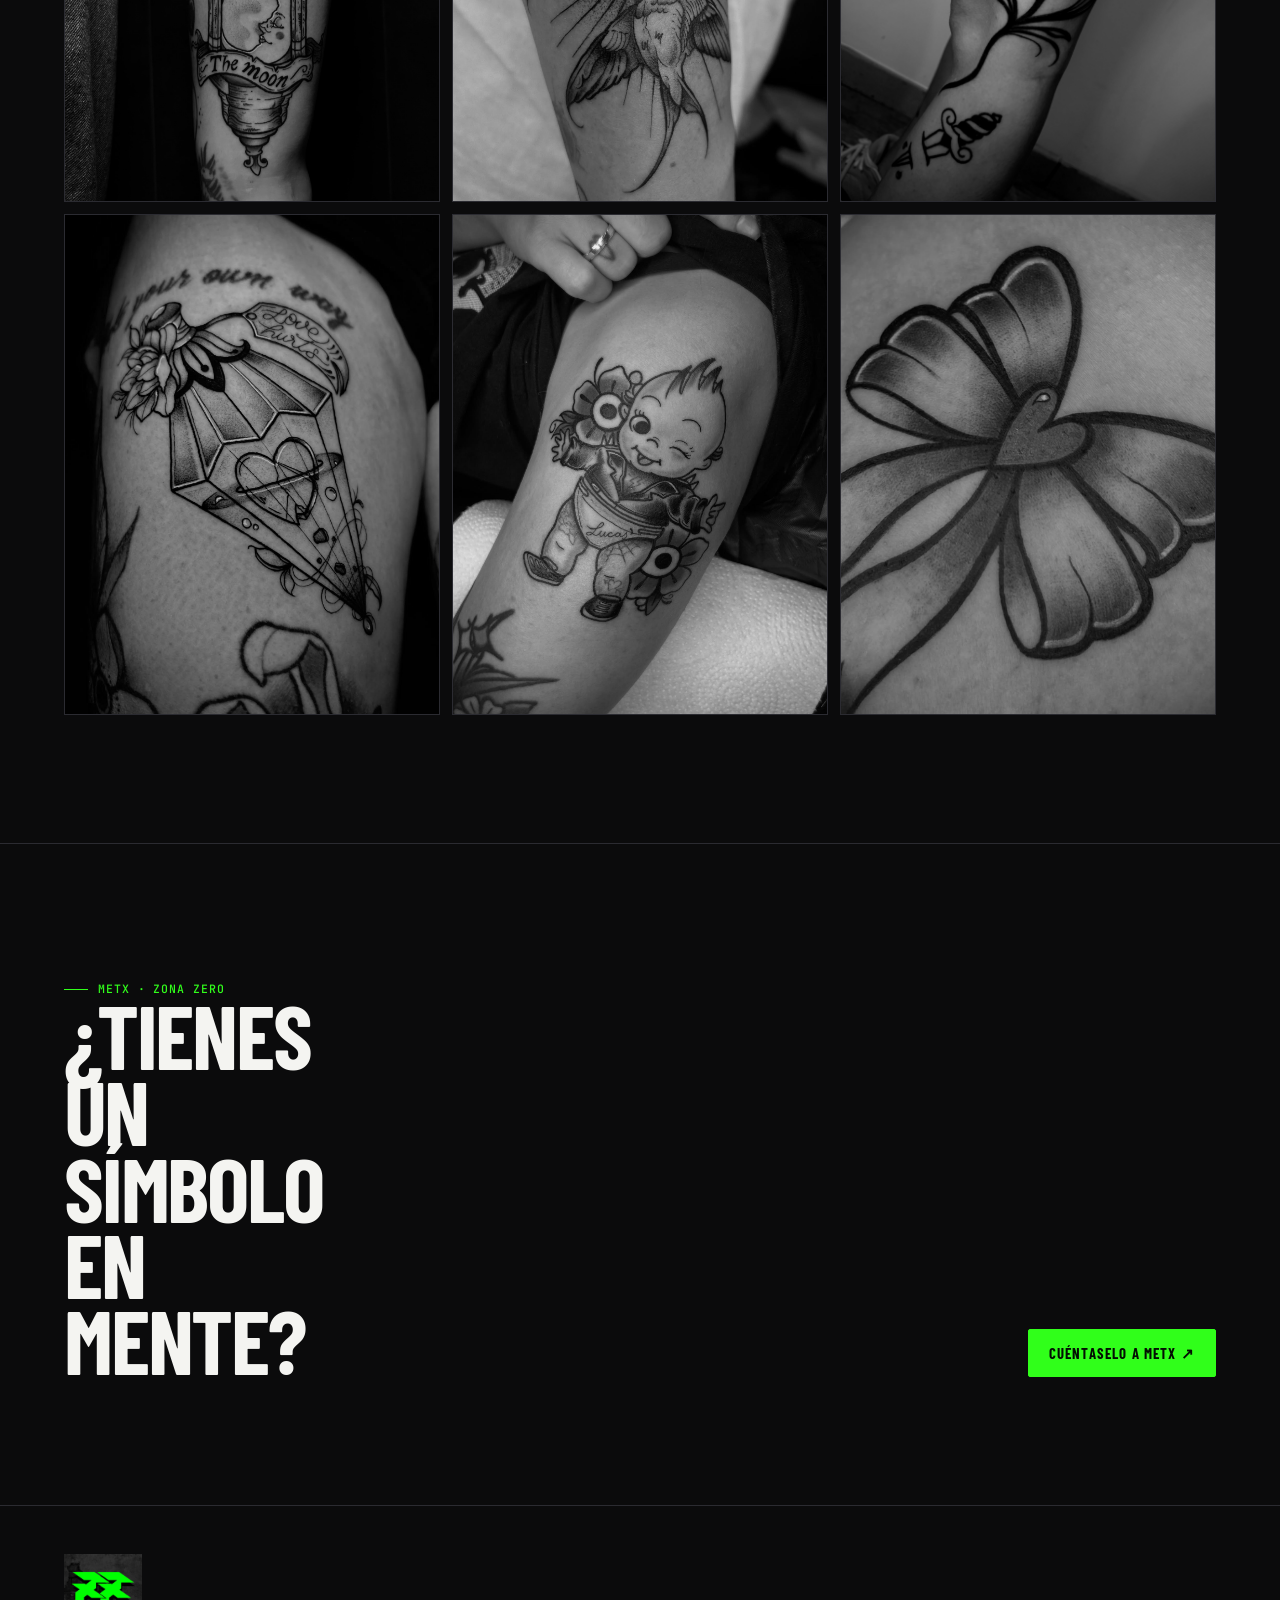
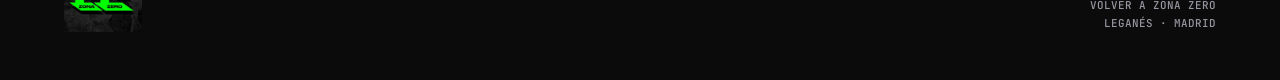
==== commit e40f7548: "Use confirmed Metx portrait" ====
--- a/artista-metx.html
+++ b/artista-metx.html
@@ -1,8 +1,8 @@
-<!doctype html><html lang="es"><head><meta charset="utf-8"><meta name="viewport" content="width=device-width,initial-scale=1"><meta name="description" content="Metx, artista de Zona Zero: ilustración, línea negra, blackwork y color selectivo."><title>Metx — Zona Zero</title><link rel="stylesheet" href="zona-zero.css"></head><body>
+<!doctype html><html lang="es"><head><meta charset="utf-8"><meta name="viewport" content="width=device-width,initial-scale=1"><meta name="description" content="Metx, tatuadora de Zona Zero: ilustración, línea negra, blackwork y color selectivo."><title>Metx — Zona Zero</title><link rel="stylesheet" href="zona-zero.css"></head><body>
 <a class="skip-link" href="#contenido">Saltar al contenido</a>
 <header class="site-header scrolled" data-od-id="cabecera-metx"><a class="brand" href="index.html" data-od-id="volver-inicio-metx"><img src="mtlu228h-zz_logo.jpg" alt="Zona Zero"><span class="brand-word">Zona Zero</span></a><nav class="desktop-nav" aria-label="Navegación"><a href="index.html#trabajos">Trabajos</a><a href="index.html#artistas">Profesionales</a><a href="index.html#protocolo">El estudio</a></nav><div class="header-actions"><a class="button small" href="index.html?artist=Metx#consulta" data-od-id="reservar-metx-cabecera">Pedir cita</a></div></header>
 <main id="contenido">
-<section class="artist-hero" data-od-id="hero-metx"><div class="artist-hero-copy"><div class="kicker">Artista · Ilustrativo</div><h1 data-od-id="titulo-metx">Metx</h1><p>Composiciones gráficas donde la línea negra marca el ritmo. Su selección combina blackwork, sombreado suave y acentos de color en motivos botánicos, simbólicos y de inspiración tradicional.</p></div><div class="artist-hero-media"><img src="mto1glu2-SaveClip.App_486958963_18509873992021141_4207262605988160805_n.jpg" width="1440" height="1440" fetchpriority="high" alt="Trabajo representativo de Metx: mariposa con líneas negras y acento rojo"></div></section>
+<section class="artist-hero" data-od-id="hero-metx"><div class="artist-hero-copy"><div class="kicker">Tatuadora · Ilustrativo</div><h1 data-od-id="titulo-metx">Metx</h1><p>Composiciones gráficas donde la línea negra marca el ritmo. Su selección combina blackwork, sombreado suave y acentos de color en motivos botánicos, simbólicos y de inspiración tradicional.</p></div><div class="artist-hero-media"><img src="mtpk42zf-metxArtisjpg.jpg" width="1080" height="1080" fetchpriority="high" alt="Retrato de Metx, tatuadora de Zona Zero"></div></section>
 <section class="artist-facts" data-od-id="datos-metx"><div class="artist-fact"><b>Estilo</b><span>Ilustrativo</span></div><div class="artist-fact"><b>Técnica visual</b><span>Línea · Blackwork</span></div><div class="artist-fact"><b>Paleta</b><span>Negro · Color selectivo</span></div></section>
 <section class="section" data-od-id="trabajos-metx"><div class="shell"><div class="section-head"><div><div class="kicker">Selección confirmada</div><h2 data-od-id="titulo-trabajos-metx">Símbolo, trazo y personalidad.</h2></div><p class="section-intro">Una selección de piezas que alterna línea fina, masas negras, sombreado puntual y color para adaptar cada motivo a su escala y ubicación.</p></div><div class="artist-work">
 <figure data-od-id="trabajo-metx-luna"><img src="mto1gl65-SaveClip.App_473707889_18495452926021141_3606689238667488404_n.jpg" width="1440" height="1800" loading="lazy" decoding="async" alt="Tatuaje ilustrativo de la carta de la Luna realizado por Metx"></figure>
